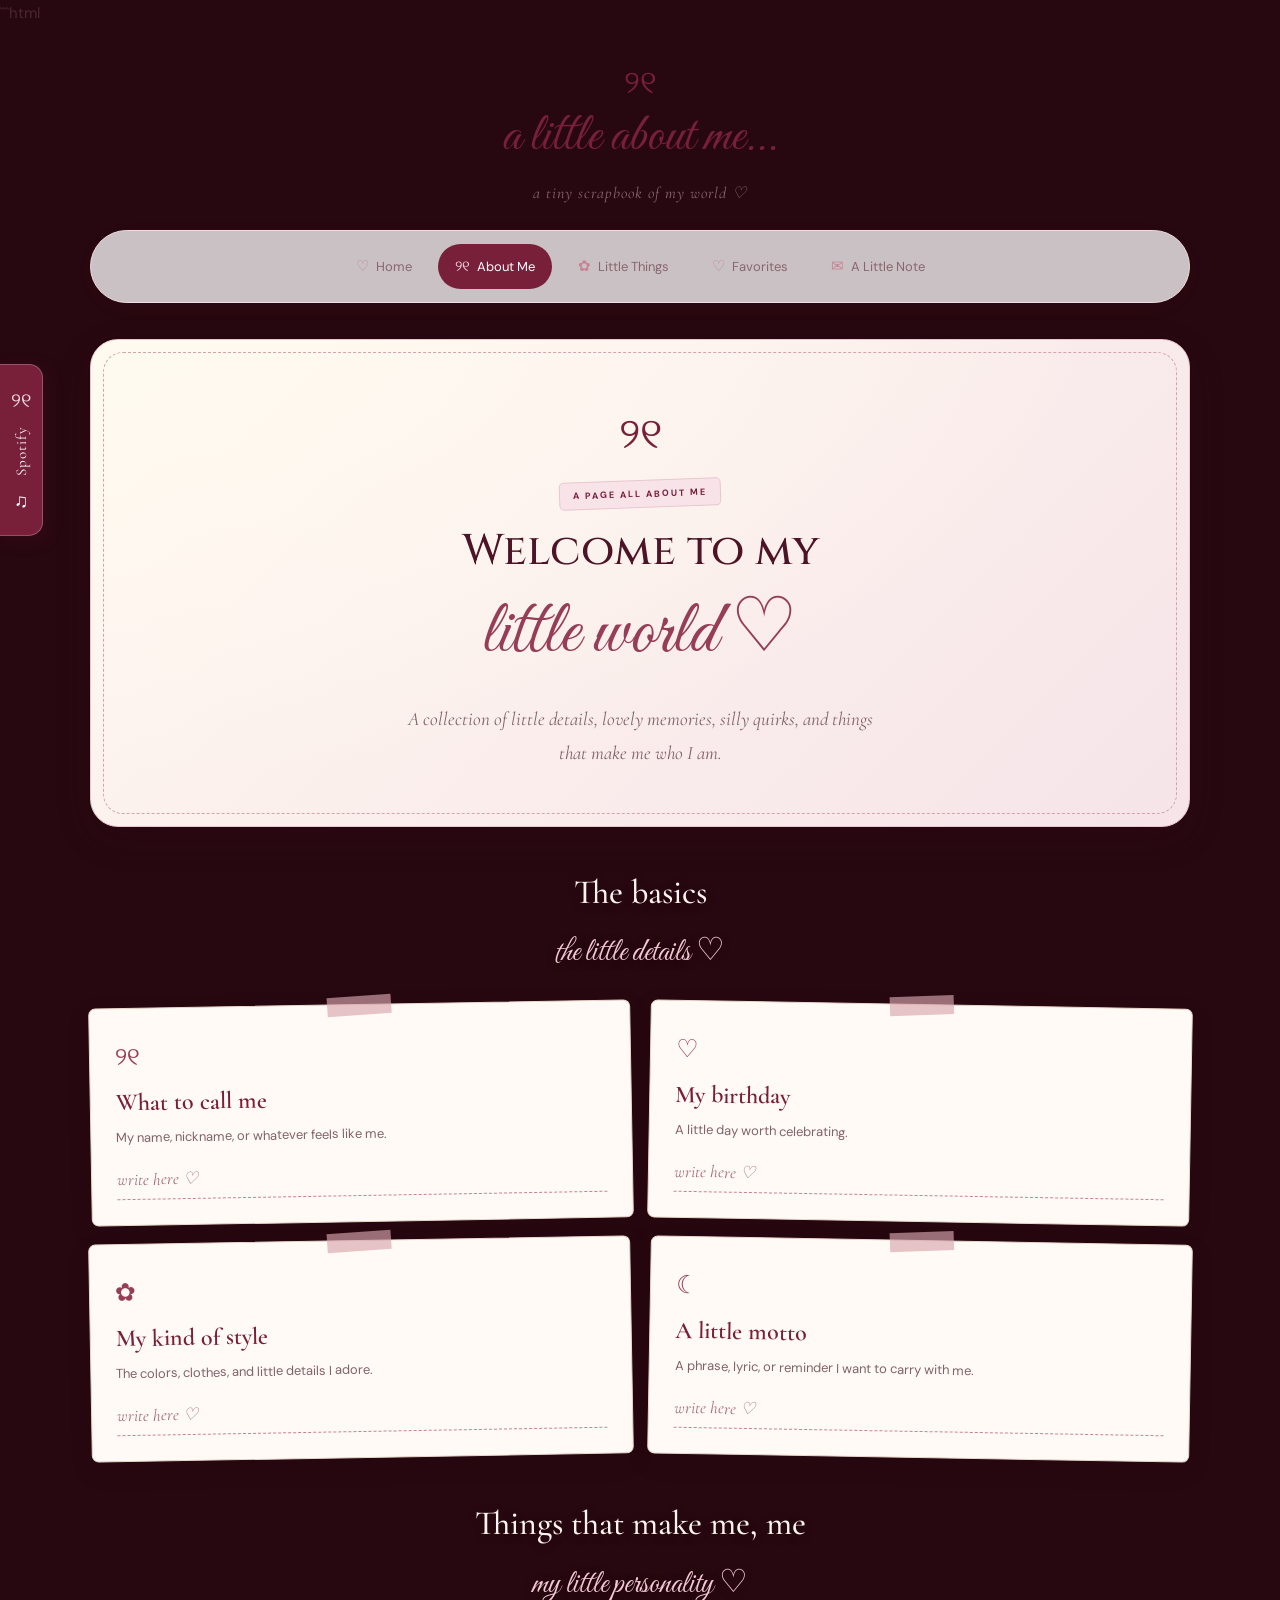
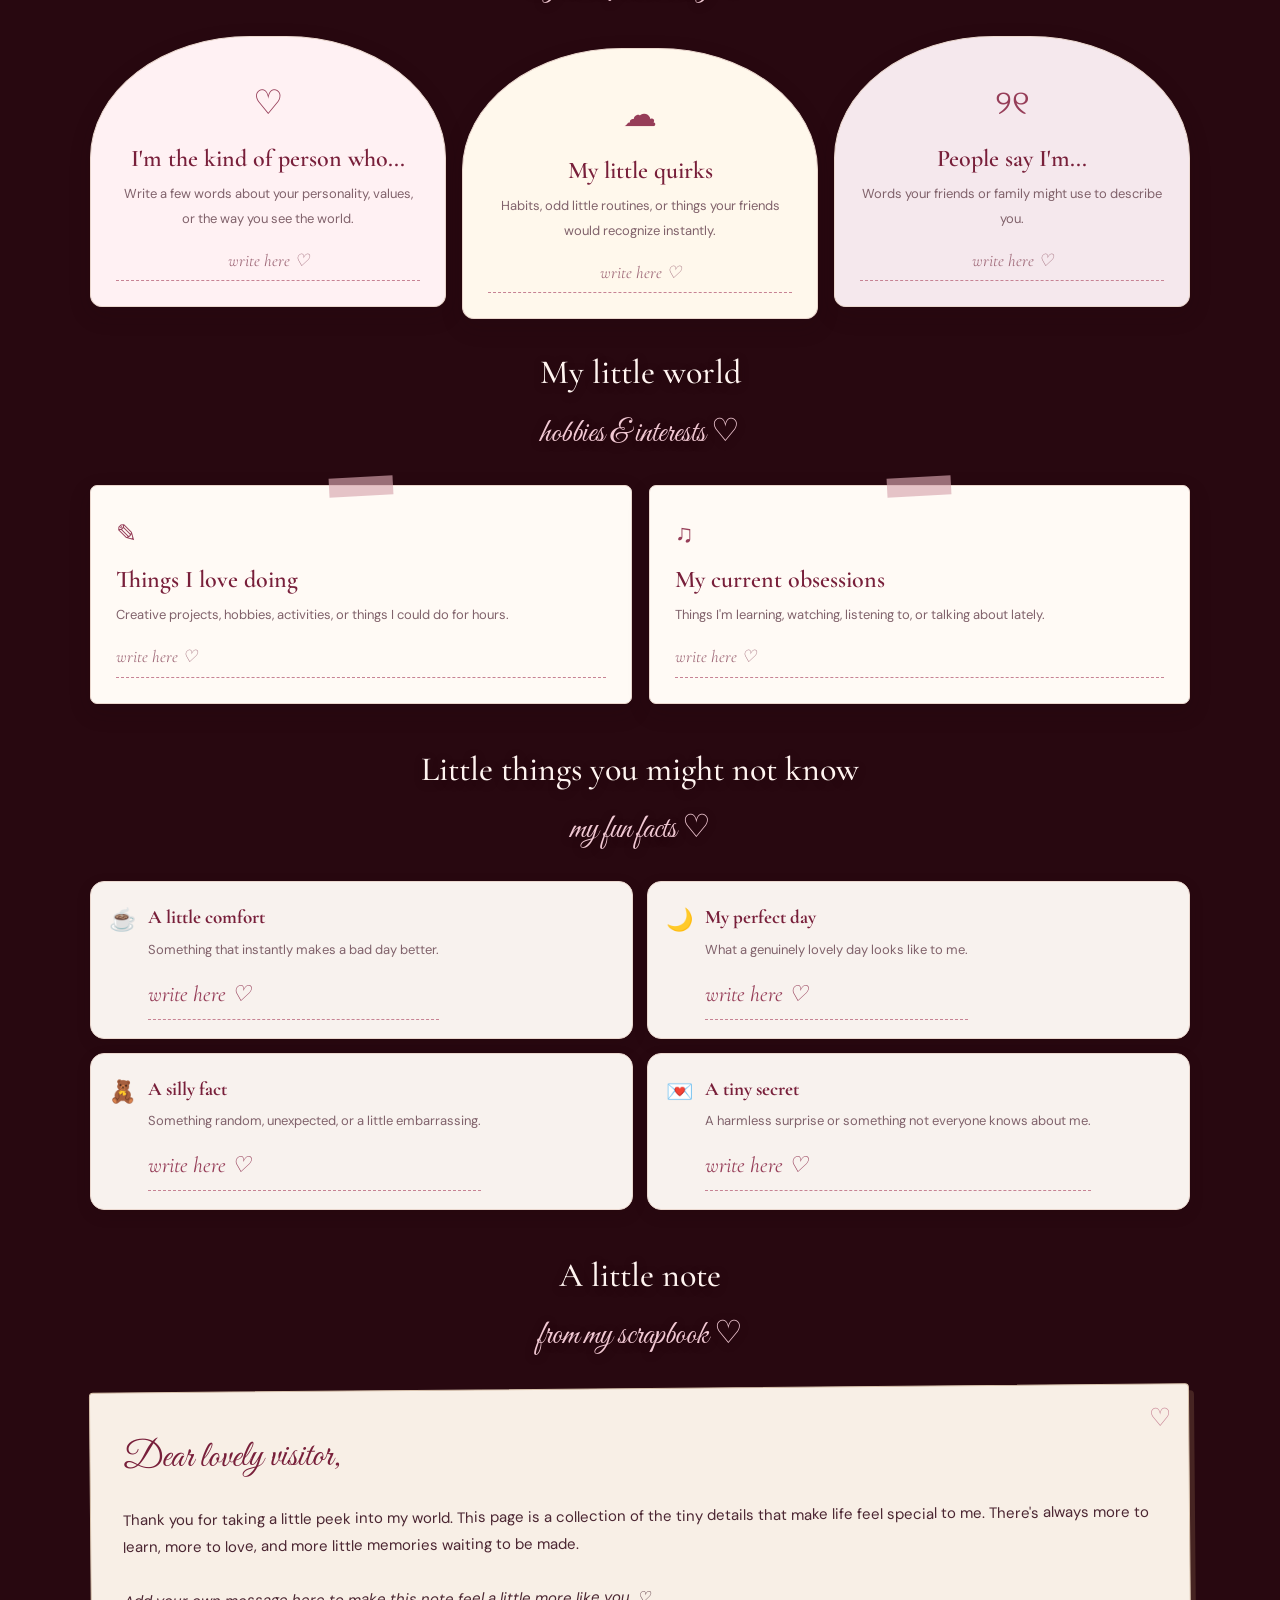
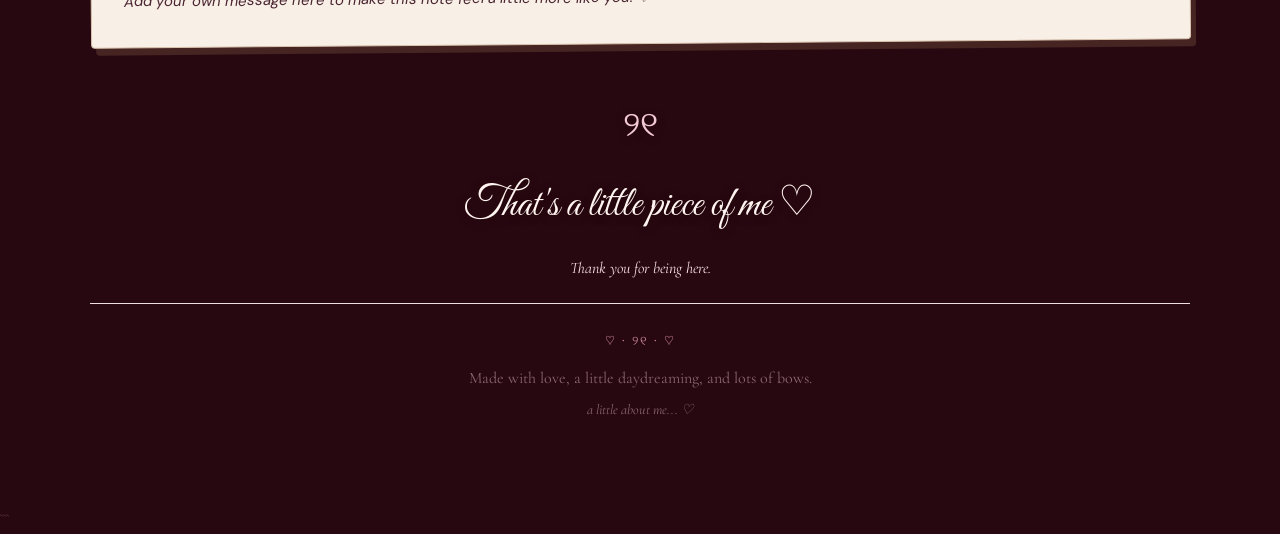
==== about.html @ 6af34a66 "Add about.html with personal details and styles" ====
```html
<!DOCTYPE html>
<html lang="en">
<head>
  <meta charset="UTF-8">
  <meta name="viewport" content="width=device-width, initial-scale=1.0">

  <title>About Me ♡ A Little About Me...</title>

  <link rel="preconnect" href="https://fonts.googleapis.com">
  <link rel="preconnect" href="https://fonts.gstatic.com" crossorigin>

  <link href="https://fonts.googleapis.com/css2?family=Cinzel:wght@400;500;600&family=Cormorant+Garamond:ital,wght@0,400;0,500;0,600;1,400;1,500&family=DM+Sans:wght@400;500;600;700&family=Great+Vibes&display=swap" rel="stylesheet">

  <link rel="stylesheet" href="style.css">

  <style>
    /* ========================================
       ABOUT ME ♡ SCRAPBOOK STYLES
       These styles only affect about.html.
       ======================================== */

    .about-page {
      padding-bottom: 50px;
    }

    .about-hero {
      position: relative;
      overflow: hidden;
      padding: 55px 25px;
      margin-bottom: 35px;
      text-align: center;
      background:
        radial-gradient(ellipse at top left, #fffaf0, transparent 65%),
        linear-gradient(135deg, #fff8f0, #f6e4e8);
      border: 1px solid #e8c8d0;
      border-radius: 28px;
      box-shadow: 0 12px 35px rgba(45, 8, 20, 0.18);
    }

    .about-hero::before {
      content: "";
      position: absolute;
      inset: 12px;
      border: 1px dashed #d3a4ad;
      border-radius: 20px;
      pointer-events: none;
    }

    .about-hero-bow {
      position: relative;
      margin-bottom: 8px;
      color: #781f3a;
      font-size: 43px;
    }

    .about-hero h1 {
      position: relative;
      color: #4d1428;
      font-family: "Cinzel", serif;
      font-size: clamp(27px, 5vw, 43px);
      font-weight: 500;
      line-height: 1.4;
    }

    .about-hero h1 span {
      display: block;
      color: #963d58;
      font-family: "Great Vibes", cursive;
      font-size: clamp(48px, 8vw, 76px);
      font-weight: 400;
    }

    .about-hero p {
      position: relative;
      max-width: 480px;
      margin: 15px auto 0;
      color: #80626b;
      font-family: "Cormorant Garamond", serif;
      font-size: 19px;
      font-style: italic;
    }

    .scrapbook-label {
      display: inline-block;
      padding: 5px 13px;
      margin-bottom: 12px;
      background: #f7e3e8;
      border: 1px solid #e8c7d0;
      border-radius: 5px;
      color: #781f3a;
      font-size: 9px;
      font-weight: 700;
      letter-spacing: 2px;
      text-transform: uppercase;
      transform: rotate(-2deg);
    }

    .about-section {
      margin-top: 35px;
    }

    .about-heading {
      margin-bottom: 22px;
      color: #fff4f0;
      font-family: "Cormorant Garamond", serif;
      font-size: clamp(27px, 4vw, 34px);
      font-weight: 500;
      text-align: center;
      text-shadow: 0 2px 10px rgba(30, 0, 10, 0.45);
    }

    .about-heading span {
      display: block;
      margin-top: 2px;
      color: #f1c8d3;
      font-family: "Great Vibes", cursive;
      font-size: 32px;
    }

    .profile-grid {
      display: grid;
      grid-template-columns: repeat(2, minmax(0, 1fr));
      gap: 17px;
    }

    .scrapbook-card {
      position: relative;
      min-width: 0;
      padding: 25px;
      background: #fffaf5;
      border: 1px solid #ead7ce;
      border-radius: 7px;
      box-shadow: 0 8px 22px rgba(30, 0, 10, 0.16);
      transition: transform 0.25s ease, box-shadow 0.25s ease;
    }

    .scrapbook-card:hover {
      transform: translateY(-4px) rotate(0deg);
      box-shadow: 0 13px 28px rgba(30, 0, 10, 0.22);
    }

    .profile-card:nth-child(odd) {
      transform: rotate(-1deg);
    }

    .profile-card:nth-child(even) {
      transform: rotate(1deg);
    }

    .card-tape {
      position: absolute;
      top: -9px;
      left: 50%;
      width: 64px;
      height: 19px;
      background: rgba(215, 166, 176, 0.65);
      transform: translateX(-50%) rotate(-3deg);
    }

    .profile-icon {
      margin-bottom: 8px;
      color: #963d58;
      font-size: 25px;
    }

    .profile-card h3,
    .scrapbook-card h3 {
      margin-bottom: 8px;
      color: #781f3a;
      font-family: "Cormorant Garamond", serif;
      font-size: 24px;
      font-weight: 600;
      line-height: 1.3;
    }

    .profile-card p,
    .scrapbook-card p {
      color: #80626b;
      font-size: 13px;
      line-height: 1.9;
      overflow-wrap: anywhere;
    }

    .write-in {
      display: block;
      min-height: 27px;
      margin-top: 10px;
      padding: 4px 0;
      border-bottom: 1px dashed #c78394;
      color: #a16c7b;
      font-family: "Cormorant Garamond", serif;
      font-size: 17px;
      font-style: italic;
    }

    .write-in::before {
      content: "write here ♡";
    }

    .personality-grid {
      display: grid;
      grid-template-columns: repeat(3, minmax(0, 1fr));
      gap: 16px;
    }

    .personality-card {
      text-align: center;
      background: #fff1f3;
      border-radius: 45% 45% 12px 12px;
      padding-top: 35px;
    }

    .personality-card:nth-child(2) {
      background: #fff8ec;
      transform: translateY(12px);
    }

    .personality-card:nth-child(3) {
      background: #f5e8ed;
    }

    .personality-symbol {
      display: block;
      margin-bottom: 10px;
      color: #963d58;
      font-size: 34px;
    }

    .little-note {
      position: relative;
      padding: 32px;
      background: #f8efe6;
      border: 1px solid #d9c3ad;
      border-radius: 4px;
      box-shadow: 5px 7px 0 rgba(178, 139, 97, 0.22);
      transform: rotate(-0.5deg);
    }

    .little-note::before {
      content: "♡";
      position: absolute;
      top: 10px;
      right: 17px;
      color: #c78394;
      font-size: 25px;
    }

    .little-note h3 {
      margin-bottom: 15px;
      color: #781f3a;
      font-family: "Great Vibes", cursive;
      font-size: 37px;
      font-weight: 400;
    }

    .fun-facts {
      display: grid;
      grid-template-columns: repeat(2, minmax(0, 1fr));
      gap: 14px;
    }

    .fun-fact {
      display: flex;
      align-items: flex-start;
      gap: 12px;
      padding: 18px;
      background: rgba(255, 250, 245, 0.97);
      border: 1px solid #ead7ce;
      border-radius: 14px;
      box-shadow: 0 5px 15px rgba(30, 0, 10, 0.12);
    }

    .fun-fact span {
      color: #963d58;
      font-size: 22px;
    }

    .fun-fact p {
      color: #80626b;
      font-size: 13px;
      line-height: 1.8;
    }

    .fun-fact strong {
      display: block;
      margin-bottom: 3px;
      color: #781f3a;
      font-family: "Cormorant Garamond", serif;
      font-size: 19px;
    }

    .about-closing {
      padding: 50px 15px 20px;
      text-align: center;
    }

    .about-closing .closing-bow {
      display: block;
      margin-bottom: 12px;
      color: #f1c8d3;
      font-size: 35px;
      text-shadow: 0 2px 10px rgba(30, 0, 10, 0.4);
    }

    .about-closing p {
      color: #fff4f0;
      font-family: "Great Vibes", cursive;
      font-size: clamp(30px, 5vw, 42px);
      text-shadow: 0 2px 10px rgba(30, 0, 10, 0.45);
    }

    .about-closing small {
      display: block;
      margin-top: 10px;
      color: #f4dfe4;
      font-family: "Cormorant Garamond", serif;
      font-size: 16px;
      font-style: italic;
    }

    @media (max-width: 650px) {
      .about-hero {
        padding: 45px 18px;
      }

      .profile-grid,
      .fun-facts {
        grid-template-columns: 1fr;
      }

      .personality-grid {
        grid-template-columns: 1fr;
        gap: 15px;
      }

      .personality-card,
      .personality-card:nth-child(2),
      .personality-card:nth-child(3) {
        border-radius: 18px;
        transform: none;
      }

      .scrapbook-card {
        padding: 23px;
      }

      .little-note {
        padding: 27px 22px;
      }
    }

    @media (prefers-reduced-motion: reduce) {
      .scrapbook-card {
        transition: none;
      }
    }
  </style>
</head>

<body>

  <main class="site-wrapper about-page">

    <!-- HEADER -->
    <header class="site-header">
      <a class="brand" href="index.html">
        <span class="brand-bow">୨୧</span>
        <span class="brand-name">a little about me...</span>
      </a>
      <p class="header-note">a tiny scrapbook of my world ♡</p>
    </header>

    <!-- NAVIGATION -->
    <nav class="main-navigation" aria-label="Main navigation">
      <a class="nav-link" href="index.html"><span>♡</span> Home</a>
      <a class="nav-link active" href="about.html"><span>୨୧</span> About Me</a>
      <a class="nav-link" href="little-things.html"><span>✿</span> Little Things</a>
      <a class="nav-link" href="favorites.html"><span>♡</span> Favorites</a>
      <a class="nav-link" href="note.html"><span>✉</span> A Little Note</a>
    </nav>

    <!-- WELCOME -->
    <section class="about-hero">
      <div class="about-hero-bow">୨୧</div>
      <span class="scrapbook-label">a page all about me</span>
      <h1>
        Welcome to my
        <span>little world ♡</span>
      </h1>
      <p>
        A collection of little details, lovely memories,
        silly quirks, and things that make me who I am.
      </p>
    </section>

    <!-- BASIC FACTS -->
    <section class="about-section">
      <h2 class="about-heading">
        The basics
        <span>the little details ♡</span>
      </h2>

      <div class="profile-grid">

        <article class="scrapbook-card profile-card">
          <div class="card-tape"></div>
          <div class="profile-icon">୨୧</div>
          <h3>What to call me</h3>
          <p>My name, nickname, or whatever feels like me.</p>
          <span class="write-in"></span>
        </article>

        <article class="scrapbook-card profile-card">
          <div class="card-tape"></div>
          <div class="profile-icon">♡</div>
          <h3>My birthday</h3>
          <p>A little day worth celebrating.</p>
          <span class="write-in"></span>
        </article>

        <article class="scrapbook-card profile-card">
          <div class="card-tape"></div>
          <div class="profile-icon">✿</div>
          <h3>My kind of style</h3>
          <p>The colors, clothes, and little details I adore.</p>
          <span class="write-in"></span>
        </article>

        <article class="scrapbook-card profile-card">
          <div class="card-tape"></div>
          <div class="profile-icon">☾</div>
          <h3>A little motto</h3>
          <p>A phrase, lyric, or reminder I want to carry with me.</p>
          <span class="write-in"></span>
        </article>

      </div>
    </section>

    <!-- PERSONALITY -->
    <section class="about-section">
      <h2 class="about-heading">
        Things that make me, me
        <span>my little personality ♡</span>
      </h2>

      <div class="personality-grid">

        <article class="scrapbook-card personality-card">
          <span class="personality-symbol">♡</span>
          <h3>I'm the kind of person who...</h3>
          <p>Write a few words about your personality, values, or the way you see the world.</p>
          <span class="write-in"></span>
        </article>

        <article class="scrapbook-card personality-card">
          <span class="personality-symbol">☁</span>
          <h3>My little quirks</h3>
          <p>Habits, odd little routines, or things your friends would recognize instantly.</p>
          <span class="write-in"></span>
        </article>

        <article class="scrapbook-card personality-card">
          <span class="personality-symbol">୨୧</span>
          <h3>People say I'm...</h3>
          <p>Words your friends or family might use to describe you.</p>
          <span class="write-in"></span>
        </article>

      </div>
    </section>

    <!-- HOBBIES -->
    <section class="about-section">
      <h2 class="about-heading">
        My little world
        <span>hobbies & interests ♡</span>
      </h2>

      <div class="profile-grid">

        <article class="scrapbook-card">
          <div class="card-tape"></div>
          <div class="profile-icon">✎</div>
          <h3>Things I love doing</h3>
          <p>Creative projects, hobbies, activities, or things I could do for hours.</p>
          <span class="write-in"></span>
        </article>

        <article class="scrapbook-card">
          <div class="card-tape"></div>
          <div class="profile-icon">♫</div>
          <h3>My current obsessions</h3>
          <p>Things I'm learning, watching, listening to, or talking about lately.</p>
          <span class="write-in"></span>
        </article>

      </div>
    </section>

    <!-- FUN FACTS -->
    <section class="about-section">
      <h2 class="about-heading">
        Little things you might not know
        <span>my fun facts ♡</span>
      </h2>

      <div class="fun-facts">

        <article class="fun-fact">
          <span>☕</span>
          <p>
            <strong>A little comfort</strong>
            Something that instantly makes a bad day better.
            <span class="write-in"></span>
          </p>
        </article>

        <article class="fun-fact">
          <span>🌙</span>
          <p>
            <strong>My perfect day</strong>
            What a genuinely lovely day looks like to me.
            <span class="write-in"></span>
          </p>
        </article>

        <article class="fun-fact">
          <span>🧸</span>
          <p>
            <strong>A silly fact</strong>
            Something random, unexpected, or a little embarrassing.
            <span class="write-in"></span>
          </p>
        </article>

        <article class="fun-fact">
          <span>💌</span>
          <p>
            <strong>A tiny secret</strong>
            A harmless surprise or something not everyone knows about me.
            <span class="write-in"></span>
          </p>
        </article>

      </div>
    </section>

    <!-- NOTE TO VISITORS -->
    <section class="about-section">
      <h2 class="about-heading">
        A little note
        <span>from my scrapbook ♡</span>
      </h2>

      <div class="little-note">
        <h3>Dear lovely visitor,</h3>
        <p>
          Thank you for taking a little peek into my world.
          This page is a collection of the tiny details that
          make life feel special to me. There's always more
          to learn, more to love, and more little memories
          waiting to be made.
        </p>
        <br>
        <p>
          <em>
            Add your own message here to make this note
            feel a little more like you. ♡
          </em>
        </p>
      </div>
    </section>

    <!-- CLOSING -->
    <section class="about-closing">
      <span class="closing-bow">୨୧</span>
      <p>That's a little piece of me ♡</p>
      <small>Thank you for being here.</small>
    </section>

    <!-- FOOTER -->
    <footer class="site-footer">
      <div class="footer-divider">♡ · ୨୧ · ♡</div>
      <p>Made with love, a little daydreaming, and lots of bows.</p>
      <p class="footer-small">a little about me... ♡</p>
    </footer>

  </main>

  <!-- SPOTIFY DRAWER -->
  <aside class="spotify-drawer" id="spotify-drawer">
    <button
      class="spotify-tab"
      id="spotify-toggle"
      type="button"
      aria-expanded="false"
      aria-controls="spotify-panel"
    >
      <span class="spotify-tab-bow">୨୧</span>
      <span class="spotify-tab-text">Spotify</span>
      <span class="spotify-tab-note">♫</span>
    </button>

    <div class="spotify-panel" id="spotify-panel" aria-hidden="true">
      <div class="spotify-panel-heading">
        <div>
          <span class="eyebrow">a little soundtrack</span>
          <h2>My Spotify ♡</h2>
        </div>

        <button
          class="spotify-close"
          id="spotify-close"
          type="button"
          aria-label="Close Spotify panel"
        >×</button>
      </div>

      <p class="spotify-description">
        A few songs to keep you company. ♡
      </p>

      <iframe
        title="My Spotify playlist"
        style="border-radius: 12px"
        src="https://open.spotify.com/embed/playlist/5mD2nmola5PVCOyPNZXoJc?utm_source=generator&theme=0"
        width="100%"
        height="352"
        frameborder="0"
        allow="autoplay; clipboard-write; encrypted-media; fullscreen; picture-in-picture"
        loading="lazy"
      ></iframe>

      <p class="spotify-footer">made for little moments ♡</p>
    </div>
  </aside>

  <!-- SPOTIFY INTERACTION -->
  <script>
    const spotifyDrawer = document.getElementById("spotify-drawer");
    const spotifyToggle = document.getElementById("spotify-toggle");
    const spotifyClose = document.getElementById("spotify-close");
    const spotifyPanel = document.getElementById("spotify-panel");

    function setSpotifyOpen(isOpen) {
      spotifyDrawer.classList.toggle("is-open", isOpen);
      spotifyToggle.setAttribute("aria-expanded", String(isOpen));
      spotifyPanel.setAttribute("aria-hidden", String(!isOpen));
    }

    spotifyToggle.addEventListener("click", function () {
      const isOpen = spotifyDrawer.classList.contains("is-open");
      setSpotifyOpen(!isOpen);
    });

    spotifyClose.addEventListener("click", function () {
      setSpotifyOpen(false);
    });

    document.addEventListener("keydown", function (event) {
      if (event.key === "Escape") {
        setSpotifyOpen(false);
      }
    });
  </script>

</body>
</html>
```
---- style.css ----
/* ==========================================
   A LITTLE ABOUT ME... ♡
   A burgundy coquette scrapbook by Liz A.
   ========================================== */


/* ---------- COLOURS & DEFAULTS ---------- */

:root {
  --burgundy: #781f3a;
  --deep-burgundy: #4d1428;
  --wine: #963d58;
  --dusty-rose: #c78394;
  --blush: #f4dfe4;
  --pale-pink: #fbf0f2;
  --ivory: #fffaf5;
  --cream: #f8efe6;
  --gold: #b28b61;
  --text: #4b2632;
  --muted-text: #8a6570;
  --white: #ffffff;
  --soft-shadow: 0 10px 30px rgba(92, 29, 48, 0.09);
  --rounded: 20px;
}

* {
  box-sizing: border-box;
  margin: 0;
  padding: 0;
}

html {
  scroll-behavior: smooth;
}

body {
  min-height: 100vh;

  background-color: #280810;

  background-image:
    linear-gradient(
      rgba(40, 8, 16, 0.35),
      rgba(40, 8, 16, 0.35)
    ),
   url("https://images.unsplash.com/photo-1516565349308-c76fe36a115c?auto=format&fit=crop&fm=jpg&q=85&w=3000")

  background-position: center center;
  background-size: cover;
  background-repeat: no-repeat;
background-attachment: scroll;

  color: var(--text);
  font-family: "DM Sans", sans-serif;
  font-size: 15px;
  line-height: 1.8;
  overflow-x: hidden;
}

a {
  color: inherit;
  text-decoration: none;
}

button {
  font: inherit;
}


/* ---------- BACKGROUND DECORATIONS ---------- */

.background-decoration {
  position: fixed;
  z-index: -1;
  color: rgba(120, 31, 58, 0.09);
  pointer-events: none;
}

.decoration-one {
  top: 12%;
  left: 3%;
  font-size: 70px;
  transform: rotate(-15deg);
}

.decoration-two {
  top: 65%;
  right: 4%;
  font-size: 65px;
  transform: rotate(12deg);
}

.decoration-three {
  bottom: 8%;
  left: 6%;
  font-size: 55px;
}


/* ---------- MAIN WRAPPER ---------- */

.site-wrapper {
  width: min(1100px, calc(100% - 48px));
  margin: 0 auto;
}


/* ---------- HEADER ---------- */

.site-header {
  padding: 36px 12px 22px;
  text-align: center;
}

.brand {
  display: inline-flex;
  flex-direction: column;
  align-items: center;
  gap: 0;
}

.brand-bow {
  color: var(--burgundy);
  font-size: 32px;
  line-height: 1.2;
}

.brand-name {
  color: var(--burgundy);
  font-family: "Great Vibes", cursive;
  font-size: clamp(36px, 6vw, 54px);
  line-height: 1.35;
}

.header-note {
  margin-top: 5px;
  color: var(--muted-text);
  font-family: "Cormorant Garamond", serif;
  font-size: 16px;
  font-style: italic;
  letter-spacing: 1px;
}


/* ---------- NAVIGATION ---------- */

.main-navigation {
  display: flex;
  justify-content: center;
  flex-wrap: wrap;
  gap: 9px;
  padding: 13px;
  margin-bottom: 36px;
  background: rgba(255, 255, 255, 0.75);
  border: 1px solid #f0dce1;
  border-radius: 50px;
  box-shadow: 0 5px 20px rgba(92, 29, 48, 0.04);
}

.nav-link {
  display: inline-flex;
  align-items: center;
  gap: 7px;
  padding: 9px 17px;
  border-radius: 30px;
  color: var(--muted-text);
  font-size: 13px;
  transition: background 0.25s ease, color 0.25s ease,
    transform 0.25s ease;
}

.nav-link span {
  color: var(--dusty-rose);
  font-size: 15px;
}

.nav-link:hover {
  background: var(--pale-pink);
  color: var(--burgundy);
  transform: translateY(-2px);
}

.nav-link.active {
  background: var(--burgundy);
  color: var(--white);
}

.nav-link.active span {
  color: #f7d9e1;
}


/* ---------- HERO SECTION ---------- */

.hero-section {
  position: relative;
  display: flex;
  align-items: center;
  justify-content: center;
  min-height: 420px;
  padding: 65px 30px;
  overflow: hidden;
  background:
    radial-gradient(ellipse at center, #fffdfb 0%, #fff5f5 75%);
  border: 1px solid #efd8df;
  border-radius: 28px;
  box-shadow: var(--soft-shadow);
}

.hero-section::before {
  content: "";
  position: absolute;
  inset: 12px;
  border: 1px solid rgba(178, 139, 97, 0.35);
  border-radius: 21px;
  pointer-events: none;
}

.hero-content {
  position: relative;
  z-index: 1;
  max-width: 650px;
  text-align: center;
}

.eyebrow {
  color: var(--wine);
  font-size: 10px;
  font-weight: 700;
  letter-spacing: 3px;
  text-transform: uppercase;
}

.hero-eyebrow {
  margin-bottom: 16px;
}

.hero-title {
  color: var(--deep-burgundy);
  font-family: "Cinzel", serif;
  font-size: clamp(29px, 5vw, 48px);
  font-weight: 500;
  line-height: 1.35;
}

.hero-title span {
  display: block;
  color: var(--burgundy);
  font-family: "Great Vibes", cursive;
  font-size: clamp(58px, 9vw, 86px);
  font-weight: 400;
  line-height: 1.25;
}

.hero-divider {
  display: flex;
  justify-content: center;
  align-items: center;
  gap: 12px;
  margin: 18px 0;
  color: var(--dusty-rose);
}

.divider-line {
  width: 48px;
  height: 1px;
  background: #dcb5c0;
}

.hero-name {
  margin-bottom: 8px;
  color: var(--burgundy);
  font-family: "Cormorant Garamond", serif;
  font-size: 31px;
  font-weight: 600;
  letter-spacing: 3px;
}

.hero-description {
  margin-bottom: 25px;
  color: var(--muted-text);
  font-size: 14px;
  line-height: 2;
}

.primary-button {
  display: inline-flex;
  align-items: center;
  gap: 12px;
  padding: 12px 25px;
  background: var(--burgundy);
  border: 1px solid var(--burgundy);
  border-radius: 30px;
  color: var(--white);
  font-size: 13px;
  transition: background 0.25s ease, transform 0.25s ease,
    box-shadow 0.25s ease;
}

.primary-button:hover {
  background: var(--deep-burgundy);
  box-shadow: 0 7px 20px rgba(120, 31, 58, 0.18);
  transform: translateY(-3px);
}

.hero-footnote {
  margin-top: 18px;
  color: #a27c86;
  font-family: "Cormorant Garamond", serif;
  font-size: 14px;
  font-style: italic;
}

.hero-decoration {
  position: absolute;
  display: flex;
  flex-direction: column;
  gap: 10px;
  color: var(--dusty-rose);
  pointer-events: none;
}

.hero-decoration-left {
  top: 35px;
  left: 35px;
  transform: rotate(-12deg);
}

.hero-decoration-right {
  right: 35px;
  bottom: 30px;
  transform: rotate(12deg);
}

.hero-flower {
  font-size: 40px;
  opacity: 0.7;
}

.hero-heart {
  padding-left: 20px;
  font-size: 27px;
}

.hero-bow {
  font-size: 39px;
}


/* ---------- SECTION HEADINGS ---------- */

.intro-section,
.discover-section {
  padding-top: 68px;
}

.section-heading {
  display: flex;
  align-items: center;
  justify-content: center;
  gap: 15px;
  margin-bottom: 25px;
  text-align: center;
}

.section-heading h2 {
  color: var(--deep-burgundy);
  font-family: "Cormorant Garamond", serif;
  font-size: clamp(25px, 4vw, 32px);
  font-weight: 600;
  line-height: 1.3;
}

.heading-flourish {
  color: var(--dusty-rose);
  font-size: 22px;
}

.section-subtitle {
  margin-top: -13px;
  margin-bottom: 28px;
  color: var(--muted-text);
  font-family: "Cormorant Garamond", serif;
  font-size: 17px;
  font-style: italic;
  text-align: center;
}


/* ---------- INTRODUCTION CARD ---------- */

.intro-card {
  position: relative;
  display: flex;
  align-items: center;
  gap: 30px;
  padding: 36px;
  background: var(--white);
  border: 1px solid #f0dfe3;
  border-radius: var(--rounded);
  box-shadow: var(--soft-shadow);
}

.intro-text {
  flex: 1;
}

.intro-script {
  margin-bottom: 10px;
  color: var(--burgundy);
  font-family: "Great Vibes", cursive;
  font-size: 38px;
  line-height: 1.4;
}

.intro-text p:not(.intro-script):not(.intro-signature) {
  margin-bottom: 12px;
  color: #70515a;
  font-size: 14px;
  line-height: 2;
}

.intro-signature {
  margin-top: 16px;
  color: var(--burgundy);
  font-family: "Great Vibes", cursive;
  font-size: 29px;
}

.intro-sticker {
  display: flex;
  flex: 0 0 130px;
  flex-direction: column;
  align-items: center;
  justify-content: center;
  width: 130px;
  height: 130px;
  background: var(--pale-pink);
  border: 1px dashed #d9a8b5;
  border-radius: 50%;
  color: var(--burgundy);
  transform: rotate(-7deg);
}

.intro-sticker span {
  font-size: 43px;
  line-height: 1.3;
}

.intro-sticker small {
  font-family: "Cormorant Garamond", serif;
  font-size: 16px;
  font-style: italic;
}

.intro-flower {
  position: absolute;
  right: 20px;
  bottom: 10px;
  color: #d8a5b2;
  font-size: 33px;
  opacity: 0.6;
}


/* ---------- PAGE CARDS ---------- */

.page-card-grid {
  display: grid;
  grid-template-columns: repeat(2, minmax(0, 1fr));
  gap: 20px;
}

.page-card {
  position: relative;
  display: flex;
  flex-direction: column;
  min-height: 240px;
  padding: 27px;
  overflow: hidden;
  background: var(--white);
  border: 1px solid #f0dfe3;
  border-radius: var(--rounded);
  box-shadow: 0 5px 20px rgba(92, 29, 48, 0.045);
  transition: transform 0.25s ease, box-shadow 0.25s ease,
    border-color 0.25s ease;
}

.page-card:hover {
  border-color: #d9a8b5;
  box-shadow: var(--soft-shadow);
  transform: translateY(-5px);
}

.about-card {
  background: linear-gradient(140deg, #fff 55%, #fceef1);
}

.little-card {
  background: linear-gradient(140deg, #fff 55%, #fff3e9);
}

.favorites-card {
  background: linear-gradient(140deg, #fff 55%, #f9e7ec);
}

.note-card {
  background: linear-gradient(140deg, #fff 55%, #f8f0e6);
}

.card-decoration {
  position: absolute;
  top: 13px;
  right: 20px;
  color: #d8a5b2;
  font-size: 35px;
  opacity: 0.8;
}

.card-icon {
  display: flex;
  align-items: center;
  justify-content: center;
  width: 47px;
  height: 47px;
  margin-bottom: 16px;
  background: var(--pale-pink);
  border: 1px solid #efd4dc;
  border-radius: 50%;
  color: var(--burgundy);
  font-size: 21px;
}

.card-label {
  margin-bottom: 5px;
  color: var(--muted-text);
  font-size: 9px;
  font-weight: 700;
  letter-spacing: 1.5px;
  text-transform: uppercase;
}

.page-card h3 {
  margin-bottom: 7px;
  color: var(--deep-burgundy);
  font-family: "Cormorant Garamond", serif;
  font-size: 28px;
  font-weight: 600;
  line-height: 1.3;
}

.page-card p {
  max-width: 310px;
  margin-bottom: 17px;
  color: #80626b;
  font-size: 13px;
  line-height: 1.9;
}

.card-link {
  margin-top: auto;
  color: var(--burgundy);
  font-size: 12px;
  font-weight: 700;
}


/* ---------- CLOSING SECTION ---------- */

.closing-section {
  padding: 65px 15px 45px;
  text-align: center;
}

.closing-bow {
  display: block;
  margin-bottom: 10px;
  color: var(--burgundy);
  font-size: 34px;
}

.closing-script {
  color: var(--burgundy);
  font-family: "Great Vibes", cursive;
  font-size: clamp(24px, 4vw, 35px);
  line-height: 1.5;
}

.closing-text {
  margin-top: 10px;
  color: var(--muted-text);
  font-family: "Cormorant Garamond", serif;
  font-size: 17px;
  font-style: italic;
}


/* ---------- FOOTER ---------- */

.site-footer {
  padding: 25px 15px 35px;
  border-top: 1px solid #efdce1;
  color: var(--muted-text);
  text-align: center;
}

.footer-divider {
  margin-bottom: 12px;
  color: var(--dusty-rose);
  font-size: 13px;
  letter-spacing: 2px;
}

.site-footer p {
  font-family: "Cormorant Garamond", serif;
  font-size: 16px;
}

.site-footer .footer-small {
  margin-top: 4px;
  font-size: 14px;
  font-style: italic;
}


/* ==========================================
   SPOTIFY SLIDE-OUT PANEL — LEFT SIDE
   ========================================== */

.spotify-drawer {
  position: fixed;
  z-index: 1000;
  top: 50%;
  left: 0;
  display: flex;
  align-items: center;
  transform: translateY(-50%);
}

.spotify-tab {
  position: relative;
  z-index: 2;
  display: flex;
  flex-direction: column;
  align-items: center;
  gap: 8px;
  width: 43px;
  padding: 17px 8px;
  background: var(--burgundy);
  border: 1px solid #9b5368;
  border-left: none;
  border-radius: 0 14px 14px 0;
  box-shadow: 4px 4px 18px rgba(92, 29, 48, 0.17);
  color: var(--white);
  cursor: pointer;
  transition: background 0.2s ease;
}

.spotify-tab:hover {
  background: var(--deep-burgundy);
}

.spotify-tab-bow {
  color: #f6dce3;
  font-size: 20px;
}

.spotify-tab-text {
  font-family: "Cormorant Garamond", serif;
  font-size: 15px;
  letter-spacing: 1px;
  writing-mode: vertical-rl;
  transform: rotate(180deg);
}

.spotify-tab-note {
  font-size: 19px;
}

.spotify-panel {
  position: absolute;
  top: 50%;
  left: 43px;
  width: min(345px, calc(100vw - 65px));
  max-height: 85vh;
  padding: 22px;
  overflow-y: auto;
  background: #fff9f6;
  border: 1px solid #e7c8d1;
  border-radius: 0 20px 20px 0;
  box-shadow: 10px 10px 35px rgba(67, 18, 35, 0.18);
  opacity: 0;
  pointer-events: none;
  transform: translate(-20px, -50%);
  transition: opacity 0.3s ease, transform 0.3s ease;
}

.spotify-drawer.is-open .spotify-panel {
  opacity: 1;
  pointer-events: auto;
  transform: translate(0, -50%);
}

.spotify-panel-heading {
  display: flex;
  align-items: center;
  justify-content: space-between;
  gap: 12px;
  margin-bottom: 10px;
}

.spotify-panel-heading h2 {
  color: var(--deep-burgundy);
  font-family: "Cormorant Garamond", serif;
  font-size: 28px;
  line-height: 1.3;
}

.spotify-panel-heading .eyebrow {
  font-size: 9px;
  letter-spacing: 1.5px;
}

.spotify-close {
  display: flex;
  align-items: center;
  justify-content: center;
  flex: 0 0 33px;
  width: 33px;
  height: 33px;
  background: var(--pale-pink);
  border: 1px solid #efd4dc;
  border-radius: 50%;
  color: var(--burgundy);
  cursor: pointer;
  font-size: 23px;
  line-height: 1;
  transition: background 0.2s ease;
}

.spotify-close:hover {
  background: var(--blush);
}

.spotify-description {
  margin-bottom: 16px;
  color: var(--muted-text);
  font-family: "Cormorant Garamond", serif;
  font-size: 16px;
  font-style: italic;
}

.spotify-panel iframe {
  display: block;
  width: 100%;
  border: none;
}

.spotify-footer {
  margin-top: 12px;
  color: var(--muted-text);
  font-family: "Cormorant Garamond", serif;
  font-size: 14px;
  font-style: italic;
  text-align: center;
}


/* ---------- RESPONSIVE DESIGN ---------- */

@media (max-width: 650px) {

  .site-wrapper {
    width: calc(100% - 28px);
  }

  .site-header {
    padding-top: 25px;
  }

  .main-navigation {
    gap: 5px;
    padding: 10px;
    border-radius: 22px;
  }

  .nav-link {
    padding: 8px 11px;
    font-size: 12px;
  }

  .hero-section {
    min-height: 390px;
    padding: 50px 18px;
  }

  .hero-decoration-left {
    top: 20px;
    left: 18px;
  }

  .hero-decoration-right {
    right: 18px;
    bottom: 15px;
  }

  .hero-flower {
    font-size: 27px;
  }

  .hero-bow {
    font-size: 29px;
  }

  .intro-section,
  .discover-section {
    padding-top: 48px;
  }

  .intro-card {
    flex-direction: column;
    gap: 22px;
    padding: 25px;
  }

  .intro-sticker {
    flex-basis: auto;
    width: 105px;
    height: 105px;
  }

  .intro-sticker span {
    font-size: 34px;
  }

  .intro-sticker small {
    font-size: 14px;
  }

  .page-card-grid {
    grid-template-columns: 1fr;
    gap: 14px;
  }

  .page-card {
    min-height: 220px;
    padding: 23px;
  }

  .spotify-panel {
    padding: 16px;
  }

  .closing-section {
    padding-top: 45px;
  }

}

@media (prefers-reduced-motion: reduce) {

  *,
  *::before,
  *::after {
    scroll-behavior: auto !important;
    transition-duration: 0.01ms !important;
    animation-duration: 0.01ms !important;
    animation-iteration-count: 1 !important;
  }

}
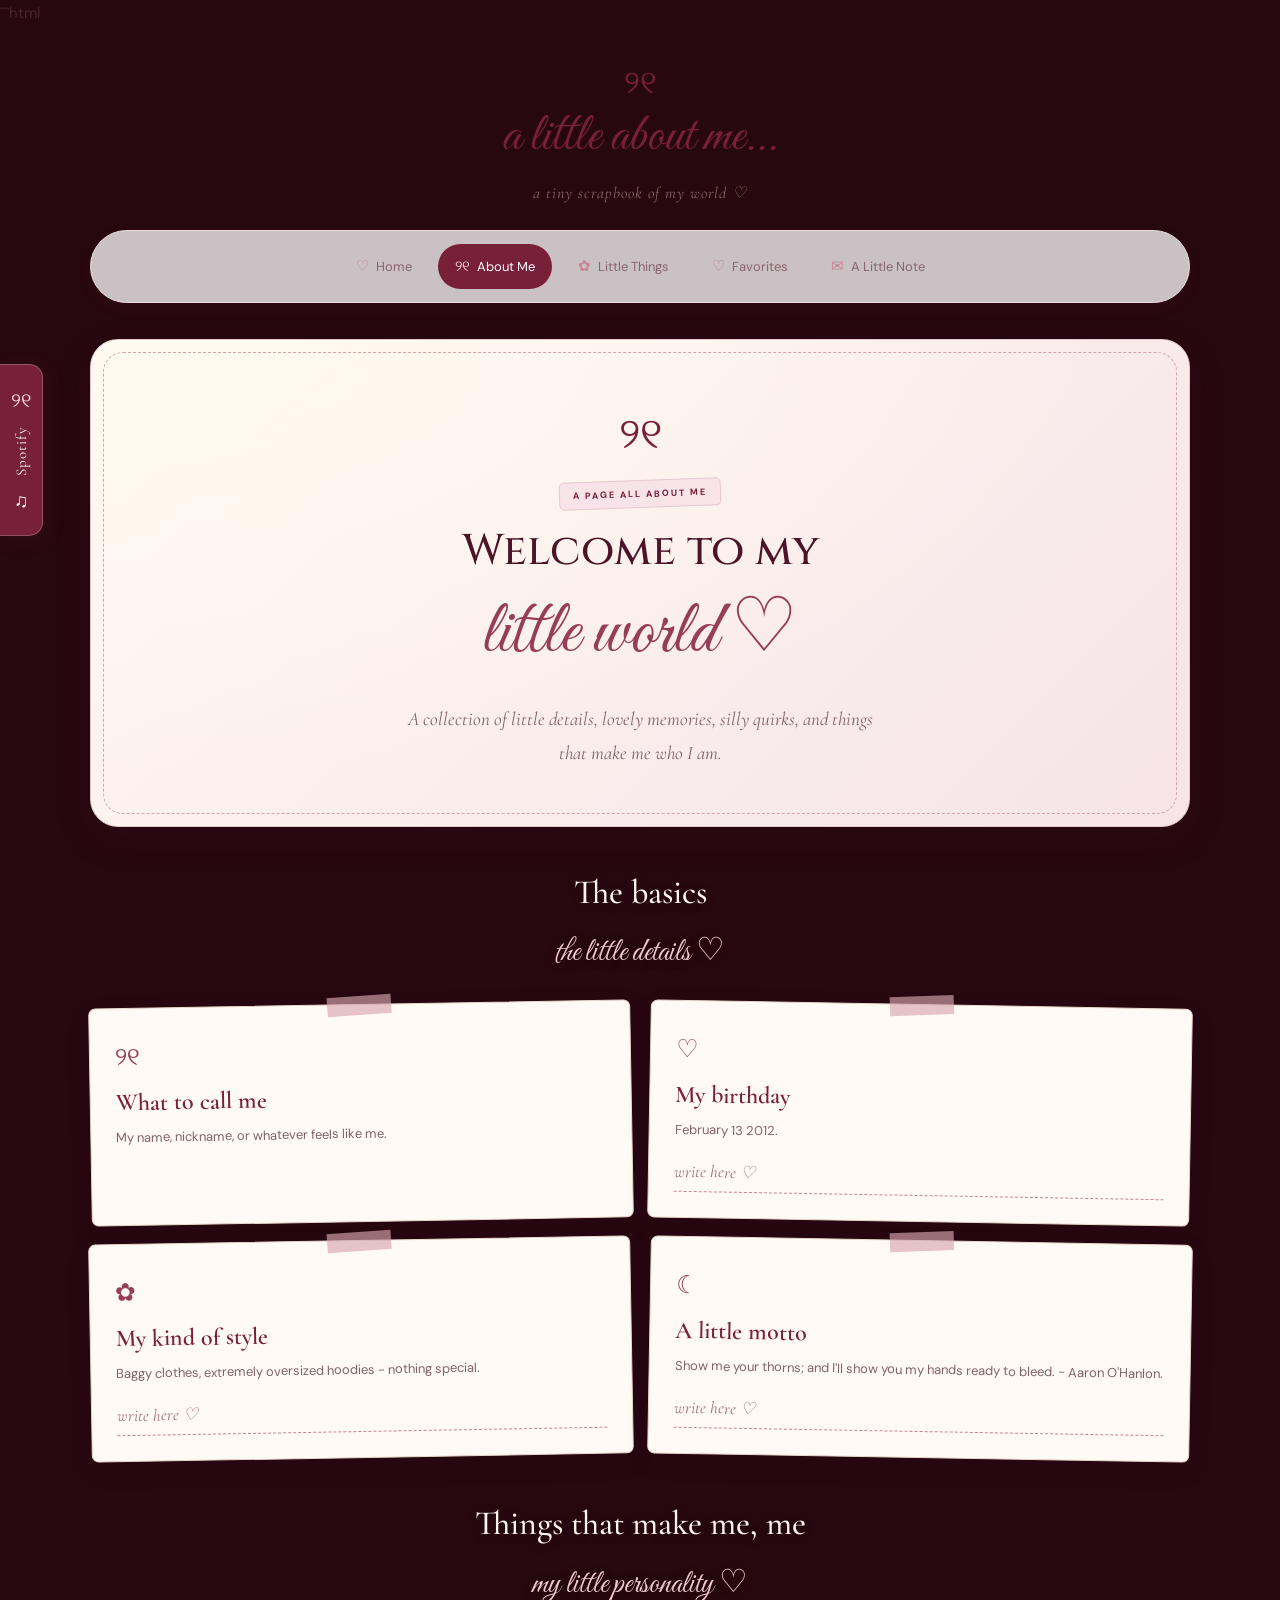
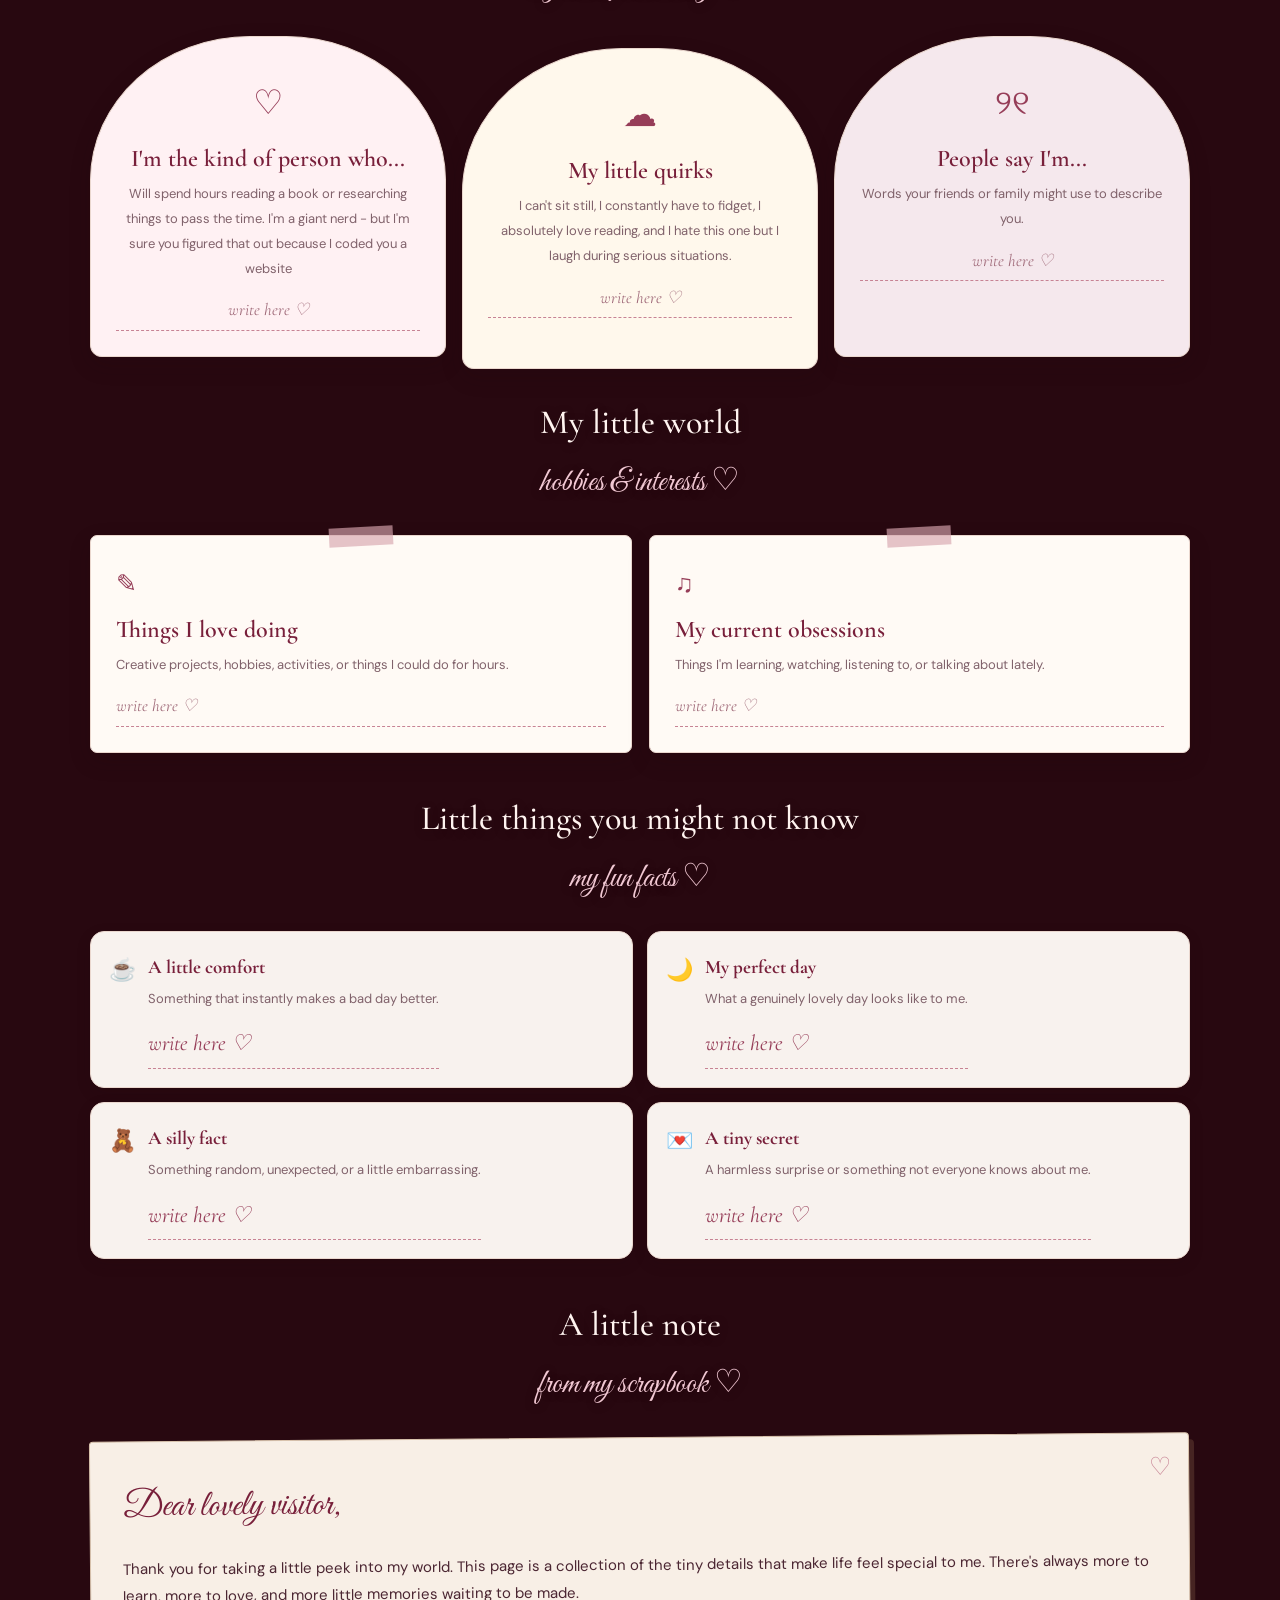
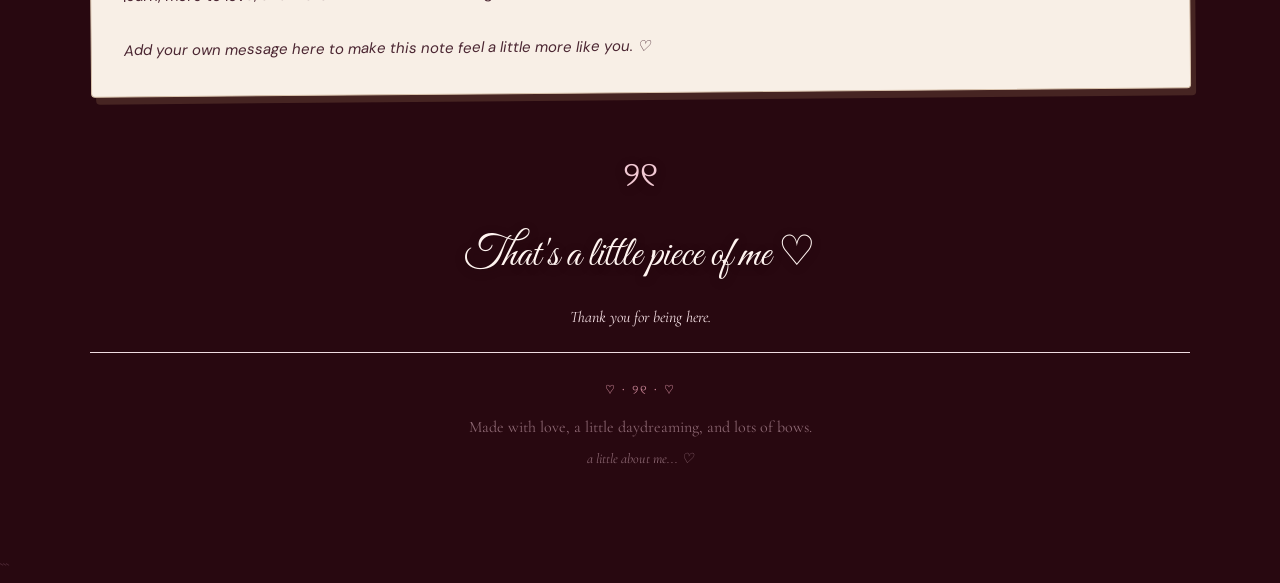
==== commit c5fa4f04: "Update personal details and descriptions in about.html" ====
--- a/about.html
+++ b/about.html
@@ -408,14 +408,14 @@
           <div class="profile-icon">୨୧</div>
           <h3>What to call me</h3>
           <p>My name, nickname, or whatever feels like me.</p>
-          <span class="write-in"></span>
+          <span class="Liz"></span>
         </article>
 
         <article class="scrapbook-card profile-card">
           <div class="card-tape"></div>
           <div class="profile-icon">♡</div>
           <h3>My birthday</h3>
-          <p>A little day worth celebrating.</p>
+          <p>February 13 2012.</p>
           <span class="write-in"></span>
         </article>
 
@@ -423,7 +423,7 @@
           <div class="card-tape"></div>
           <div class="profile-icon">✿</div>
           <h3>My kind of style</h3>
-          <p>The colors, clothes, and little details I adore.</p>
+          <p>Baggy clothes, extremely oversized hoodies - nothing special.</p>
           <span class="write-in"></span>
         </article>
 
@@ -431,7 +431,7 @@
           <div class="card-tape"></div>
           <div class="profile-icon">☾</div>
           <h3>A little motto</h3>
-          <p>A phrase, lyric, or reminder I want to carry with me.</p>
+          <p>Show me your thorns; and I'll show you my hands ready to bleed. - Aaron O'Hanlon.</p>
           <span class="write-in"></span>
         </article>
 
@@ -450,14 +450,14 @@
         <article class="scrapbook-card personality-card">
           <span class="personality-symbol">♡</span>
           <h3>I'm the kind of person who...</h3>
-          <p>Write a few words about your personality, values, or the way you see the world.</p>
+          <p>Will spend hours reading a book or researching things to pass the time. I'm a giant nerd - but I'm sure you figured that out because I coded you a website</p>
           <span class="write-in"></span>
         </article>
 
         <article class="scrapbook-card personality-card">
           <span class="personality-symbol">☁</span>
           <h3>My little quirks</h3>
-          <p>Habits, odd little routines, or things your friends would recognize instantly.</p>
+          <p>I can't sit still, I constantly have to fidget, I absolutely love reading, and I hate this one but I laugh during serious situations.</p>
           <span class="write-in"></span>
         </article>
 
